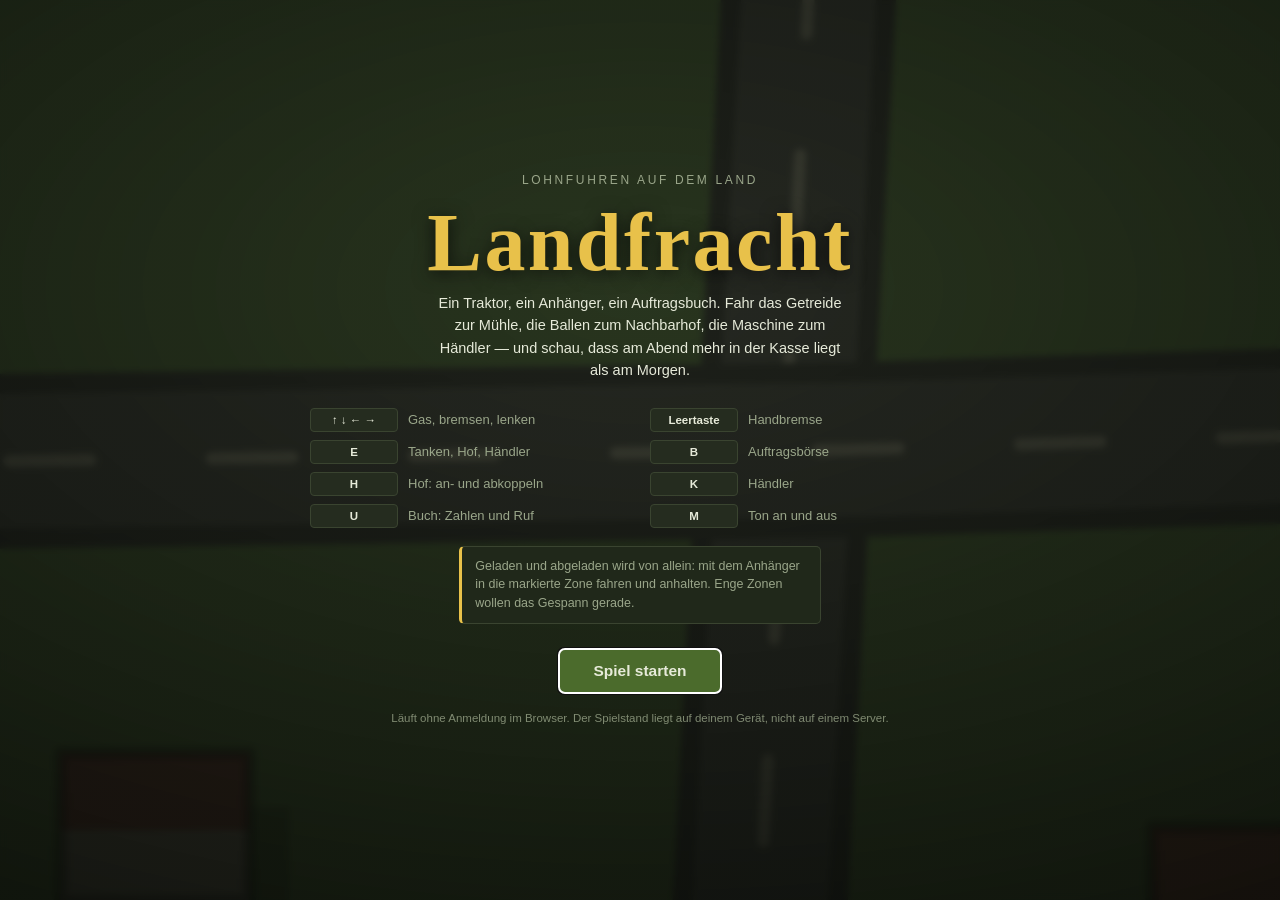
==== index.html @ 3336437c "Titelbild und Beiwerk für die Veröffentlichung im Netz Erster Stand des Spiels, dazu alles, was es b" ====
<!DOCTYPE html>
<html lang="de">
<head>
<meta charset="utf-8">
<meta name="viewport" content="width=device-width, initial-scale=1, maximum-scale=1, user-scalable=no, viewport-fit=cover">

<title>Landfracht — Lohnfuhren auf dem Land</title>
<meta name="description" content="Landfracht ist ein kostenloses Browserspiel über eine kleine landwirtschaftliche Fuhrunternehmung: Aufträge annehmen, Getreide, Ballen und Maschinen fahren, tanken, reparieren, den Betrieb ausbauen. Ohne Anmeldung, direkt im Browser.">
<meta name="theme-color" content="#12160f">
<meta name="color-scheme" content="dark">

<link rel="icon" href="favicon.svg" type="image/svg+xml">
<link rel="apple-touch-icon" href="symbol-180.png">
<link rel="manifest" href="manifest.webmanifest">
<meta name="mobile-web-app-capable" content="yes">
<meta name="apple-mobile-web-app-status-bar-style" content="black-translucent">

<!-- Vorschau beim Teilen. Nach dem Hochladen die beiden URLs auf die
     endgueltige Adresse setzen; manche Dienste lesen nur absolute Pfade. -->
<meta property="og:type" content="website">
<meta property="og:site_name" content="Landfracht">
<meta property="og:locale" content="de_DE">
<meta property="og:title" content="Landfracht — Lohnfuhren auf dem Land">
<meta property="og:description" content="Ein Traktor, ein Anhänger, ein Auftragsbuch. Kostenloses Browserspiel über eine kleine landwirtschaftliche Fuhrunternehmung.">
<meta property="og:image" content="vorschau.png">
<meta property="og:image:width" content="1200">
<meta property="og:image:height" content="630">
<meta property="og:image:alt" content="Blick von oben auf Felder, einen Hof und ein Gespann aus Traktor und beladenem Anhänger auf der Landstraße.">
<meta name="twitter:card" content="summary_large_image">

<link rel="stylesheet" href="css/style.css">
</head>
<body>

<div id="spiel">

  <canvas id="leinwand"></canvas>

  <!-- Schmaler Balken oben -->
  <div id="kopfleiste">
    <div class="kf-block"><span class="kf-lbl">Geld</span><span class="kf-wert" id="kf-geld">–</span></div>
    <div class="kf-block"><span class="kf-lbl">Ruf</span><span class="kf-wert" id="kf-ruf">–</span></div>
    <div class="kf-block"><span class="kf-lbl">Zeit</span><span class="kf-wert" id="kf-zeit">–</span></div>

    <div class="kf-block bar">
      <span class="kf-lbl">Diesel</span>
      <div class="balken"><i id="kf-diesel-b"></i></div>
      <span class="kf-wert klein" id="kf-diesel">–</span>
    </div>

    <div class="kf-block bar">
      <span class="kf-lbl">Zustand</span>
      <div class="balken"><i id="kf-zustand-b"></i></div>
      <span class="kf-wert klein" id="kf-zustand">–</span>
    </div>

    <div class="kf-block auftrag" id="kf-auftrag"><span class="leer">Kein Auftrag angenommen</span></div>

    <div class="kf-block knoepfe">
      <button data-panel="boerse">Börse<b>B</b></button>
      <button data-panel="hof">Hof<b>H</b></button>
      <button data-panel="haendler">Händler<b>K</b></button>
      <button data-panel="buch">Buch<b>U</b></button>
    </div>
  </div>

  <!-- Tacho unten links -->
  <div id="tacho">
    <div class="tempo"><span id="t-kmh">0</span><small>km/h</small></div>
    <div class="gang" id="t-gang">N</div>
    <div class="ladung" id="t-ladung">leer</div>
  </div>

  <!-- Kontexthinweis -->
  <div id="hinweis"></div>

  <!-- Laden / Abladen -->
  <div id="fortschritt" class="aus">
    <div class="titel" id="fs-titel">Laden</div>
    <div class="balken"><i id="fs-balken"></i></div>
  </div>

  <canvas id="minikarte" width="230" height="230"></canvas>

  <div id="meldungen"></div>

  <!-- Seitliche Lade fuer Boerse, Hof, Haendler, Buch -->
  <aside id="panel" class="zu">
    <header>
      <h2 id="panel-titel">–</h2>
      <button id="panel-zu" title="Schließen (Esc)">✕</button>
    </header>
    <div id="panel-inhalt"></div>
  </aside>

  <!-- Touch-Steuerung, nur auf Geraeten ohne Tastatur -->
  <div id="touch" class="aus">
    <div class="tp links"><button data-taste="ArrowLeft">◀</button><button data-taste="ArrowRight">▶</button></div>
    <div class="tp rechts"><button data-taste="ArrowDown">▼</button><button data-taste="ArrowUp">▲</button></div>
  </div>

  <!--
    Titelbild. Liegt ueber allem und haelt die Uhr an, bis der Spieler startet.
    Der Klick auf den Knopf ist zugleich die Eingabe, die der Browser sehen
    will, bevor er Ton zulaesst (siehe sound.js).
  -->
  <div id="titel">
    <div class="tafel">
      <p class="ueber">Lohnfuhren auf dem Land</p>
      <h1>Landfracht</h1>
      <p class="unter">Ein Traktor, ein Anhänger, ein Auftragsbuch. Fahr das Getreide
        zur Mühle, die Ballen zum Nachbarhof, die Maschine zum Händler — und schau,
        dass am Abend mehr in der Kasse liegt als am Morgen.</p>

      <div class="tasten">
        <div><b>↑&nbsp;↓&nbsp;←&nbsp;→</b><span>Gas, bremsen, lenken</span></div>
        <div><b>Leertaste</b><span>Handbremse</span></div>
        <div><b>E</b><span>Tanken, Hof, Händler</span></div>
        <div><b>B</b><span>Auftragsbörse</span></div>
        <div><b>H</b><span>Hof: an- und abkoppeln</span></div>
        <div><b>K</b><span>Händler</span></div>
        <div><b>U</b><span>Buch: Zahlen und Ruf</span></div>
        <div><b>M</b><span>Ton an und aus</span></div>
      </div>

      <p class="regel">Geladen und abgeladen wird von allein: mit dem Anhänger in
        die markierte Zone fahren und anhalten. Enge Zonen wollen das Gespann gerade.</p>

      <div class="knopfreihe">
        <button id="t-los" class="haupt">Spiel starten</button>
        <button id="t-neu" class="aus">Neu anfangen</button>
      </div>

      <p class="fuss">Läuft ohne Anmeldung im Browser. Der Spielstand liegt auf
        deinem Gerät, nicht auf einem Server.</p>
    </div>
  </div>

</div>

<script src="js/util.js"></script>
<script src="js/data.js"></script>
<script src="js/world.js"></script>
<script src="js/physics.js"></script>
<script src="js/jobs.js"></script>
<script src="js/game.js"></script>
<script src="js/render.js"></script>
<script src="js/ui.js"></script>
<script src="js/sound.js"></script>
<script src="js/main.js"></script>
</body>
</html>
---- css/style.css ----
/* Landfracht — Oberflaeche */

:root{
  --bg:#12160f;
  --panel:#1c2118;
  --panel2:#252c1f;
  --rand:#3a4430;
  --schrift:#e6ead9;
  --schrift-schwach:#9aa68a;
  --gelb:#e8c14a;
  --gruen:#7fb04a;
  --rot:#c9553d;
  --blau:#5b8ea8;
}

*{box-sizing:border-box}
html,body{margin:0;padding:0;height:100%;overflow:hidden;background:var(--bg)}
body{
  font-family:"Segoe UI",Roboto,"Helvetica Neue",Arial,sans-serif;
  color:var(--schrift);
  -webkit-user-select:none;user-select:none;
  -webkit-tap-highlight-color:transparent;
}

#spiel{position:fixed;inset:0}
#leinwand{position:absolute;inset:0;width:100%;height:100%;display:block}

/* ---------- Kopfleiste ---------- */
#kopfleiste{
  position:absolute;top:0;left:0;right:0;height:46px;
  display:flex;align-items:stretch;gap:2px;
  background:linear-gradient(180deg,rgba(12,15,10,.94),rgba(12,15,10,.78));
  border-bottom:1px solid var(--rand);
  font-size:13px;z-index:20;
}
.kf-block{display:flex;align-items:center;gap:6px;padding:0 12px;border-right:1px solid rgba(255,255,255,.06)}
.kf-lbl{color:var(--schrift-schwach);font-size:11px;text-transform:uppercase;letter-spacing:.06em}
.kf-wert{font-weight:700;font-variant-numeric:tabular-nums}
.kf-wert.klein{font-weight:600;font-size:12px;min-width:46px;text-align:right}
.kf-block.bar .balken{width:70px}
.balken{height:8px;background:#0d100a;border:1px solid var(--rand);border-radius:4px;overflow:hidden}
.balken i{display:block;height:100%;width:0;background:var(--gruen);transition:width .2s linear}
.balken i.warn{background:var(--gelb)}
.balken i.krit{background:var(--rot)}

.kf-block.auftrag{flex:1;min-width:0;gap:10px;overflow:hidden;white-space:nowrap;text-overflow:ellipsis;display:block;line-height:46px}
.kf-block.auftrag .leer{color:var(--schrift-schwach)}
.kf-block.auftrag b{color:var(--gelb)}
.kf-block.auftrag .rest{font-variant-numeric:tabular-nums}
.kf-block.auftrag .rest.knapp{color:var(--gelb)}
.kf-block.auftrag .rest.spaet{color:var(--rot)}

.kf-block.knoepfe{gap:4px;border-right:none;padding-right:8px}
.kf-block.knoepfe button{
  background:var(--panel2);color:var(--schrift);border:1px solid var(--rand);
  border-radius:5px;padding:6px 9px;font-size:12px;cursor:pointer;display:flex;align-items:center;gap:6px;
}
.kf-block.knoepfe button:hover{background:#31392a}
.kf-block.knoepfe button b{
  font-size:10px;color:var(--schrift-schwach);border:1px solid var(--rand);
  border-radius:3px;padding:0 4px;font-weight:600;
}

/* ---------- Tacho ---------- */
#tacho{
  position:absolute;left:14px;bottom:14px;z-index:15;
  background:rgba(12,15,10,.72);border:1px solid var(--rand);border-radius:8px;
  padding:8px 14px;display:flex;align-items:baseline;gap:12px;
}
#tacho .tempo{font-size:30px;font-weight:700;font-variant-numeric:tabular-nums;line-height:1}
#tacho .tempo small{font-size:12px;color:var(--schrift-schwach);margin-left:4px;font-weight:400}
#tacho .gang{font-size:14px;font-weight:700;color:var(--gelb);border:1px solid var(--rand);border-radius:4px;padding:2px 7px}
#tacho .ladung{font-size:12px;color:var(--schrift-schwach)}
#tacho .ladung.voll{color:var(--gruen)}

/* ---------- Hinweiszeile ---------- */
#hinweis{
  position:absolute;left:50%;transform:translateX(-50%);bottom:16px;z-index:15;
  background:rgba(12,15,10,.8);border:1px solid var(--rand);border-radius:6px;
  padding:7px 16px;font-size:13px;max-width:60%;text-align:center;
  opacity:0;transition:opacity .2s;
}
#hinweis.an{opacity:1}
#hinweis b{color:var(--gelb)}

/* ---------- Ladefortschritt ---------- */
#fortschritt{
  position:absolute;left:50%;transform:translateX(-50%);bottom:70px;z-index:16;
  width:280px;background:rgba(12,15,10,.86);border:1px solid var(--rand);border-radius:8px;padding:10px 14px;
}
#fortschritt.aus{display:none}
#fortschritt .titel{font-size:13px;margin-bottom:6px;text-align:center}
#fortschritt .balken{height:12px}
#fortschritt .balken i{background:var(--gelb);transition:none}

/* ---------- Minikarte ---------- */
#minikarte{
  position:absolute;right:14px;bottom:14px;z-index:15;
  width:230px;height:230px;border:1px solid var(--rand);border-radius:8px;
  background:rgba(12,15,10,.7);
}

/* ---------- Meldungen ---------- */
#meldungen{position:absolute;top:58px;left:50%;transform:translateX(-50%);z-index:30;display:flex;flex-direction:column;gap:6px;align-items:center;pointer-events:none}
.meldung{
  background:rgba(20,25,16,.95);border:1px solid var(--rand);border-left:3px solid var(--gelb);
  border-radius:5px;padding:9px 16px;font-size:13px;max-width:520px;
  animation:einblenden .25s ease-out;
}
.meldung.gut{border-left-color:var(--gruen)}
.meldung.schlecht{border-left-color:var(--rot)}
.meldung.weg{opacity:0;transition:opacity .4s}
@keyframes einblenden{from{opacity:0;transform:translateY(-8px)}to{opacity:1;transform:none}}

/* ---------- Seitenlade ---------- */
#panel{
  position:absolute;top:46px;right:0;bottom:0;width:440px;z-index:25;
  background:rgba(22,27,18,.97);border-left:1px solid var(--rand);
  display:flex;flex-direction:column;
  transition:transform .18s ease-out;
}
#panel.zu{transform:translateX(100%);pointer-events:none}
#panel header{
  display:flex;align-items:center;justify-content:space-between;
  padding:12px 16px;border-bottom:1px solid var(--rand);flex:0 0 auto;
}
#panel header h2{margin:0;font-size:16px;font-weight:600;letter-spacing:.02em}
#panel-zu{background:none;border:none;color:var(--schrift-schwach);font-size:18px;cursor:pointer;padding:2px 6px}
#panel-zu:hover{color:var(--schrift)}
#panel-inhalt{overflow-y:auto;padding:14px 16px 40px;flex:1 1 auto;font-size:13px;line-height:1.45}

/* Panel-Bausteine */
.reihe{display:flex;justify-content:space-between;gap:10px;padding:4px 0}
.reihe .k{color:var(--schrift-schwach)}
.reihe .v{font-variant-numeric:tabular-nums;font-weight:600}
.trenner{height:1px;background:var(--rand);margin:14px 0}
.ueberschrift{font-size:11px;text-transform:uppercase;letter-spacing:.08em;color:var(--schrift-schwach);margin:16px 0 8px}
.ueberschrift:first-child{margin-top:0}

.karte{
  background:var(--panel);border:1px solid var(--rand);border-radius:7px;
  padding:11px 13px;margin-bottom:9px;
}
.karte.angenommen{border-color:#5d7a3c;background:#1f2a17}
.karte.gesperrt{opacity:.5}
.karte .kopf{display:flex;justify-content:space-between;align-items:baseline;gap:8px;margin-bottom:6px}
.karte .kopf .ware{font-weight:700;font-size:14px}
.karte .kopf .geld{font-weight:700;color:var(--gelb);font-variant-numeric:tabular-nums;white-space:nowrap}
.karte .weg{color:var(--schrift-schwach);margin-bottom:6px}
.karte .weg b{color:var(--schrift);font-weight:600}
.karte .zeilen{display:flex;flex-wrap:wrap;gap:4px 14px;color:var(--schrift-schwach);font-size:12px;margin-bottom:8px}
.karte .zeilen span b{color:var(--schrift);font-weight:600;font-variant-numeric:tabular-nums}
.karte .knopfleiste{display:flex;gap:7px;flex-wrap:wrap}
.marke{display:inline-block;font-size:10px;text-transform:uppercase;letter-spacing:.05em;
  border:1px solid var(--rand);border-radius:3px;padding:1px 5px;color:var(--schrift-schwach)}
.marke.schlecht{border-color:#7a3a2c;color:#d98874}
.marke.gut{border-color:#5d7a3c;color:#a9cc7d}
.marke.eilig{border-color:#8a7325;color:var(--gelb)}

button.tat{
  background:var(--panel2);color:var(--schrift);border:1px solid var(--rand);
  border-radius:5px;padding:7px 13px;font-size:12.5px;cursor:pointer;font-weight:600;
}
button.tat:hover:not(:disabled){background:#374029;border-color:#556b40}
button.tat.haupt{background:#4b6b2c;border-color:#638a3a}
button.tat.haupt:hover:not(:disabled){background:#587f33}
button.tat.warn{border-color:#7a3a2c;color:#e0a493}
button.tat:disabled{opacity:.4;cursor:not-allowed}

.sortierung{display:flex;gap:6px;margin-bottom:12px;align-items:center;font-size:12px}
.sortierung .k{color:var(--schrift-schwach)}
.sortierung button{background:none;border:1px solid var(--rand);color:var(--schrift-schwach);
  border-radius:4px;padding:4px 9px;font-size:12px;cursor:pointer}
.sortierung button.aktiv{background:var(--panel2);color:var(--schrift);border-color:#556b40}

.hinweisbox{background:#20281a;border:1px solid var(--rand);border-left:3px solid var(--gelb);
  border-radius:5px;padding:10px 13px;margin-bottom:14px;color:var(--schrift-schwach);font-size:12.5px}
.hinweisbox b{color:var(--schrift)}

table.werte{width:100%;border-collapse:collapse;font-size:12.5px;margin:4px 0 10px}
table.werte td{padding:3px 0;border-bottom:1px solid rgba(255,255,255,.05)}
table.werte td:last-child{text-align:right;font-variant-numeric:tabular-nums;font-weight:600}
table.werte td.besser{color:var(--gruen)}
table.werte td.schlechter{color:var(--rot)}

.leerhinweis{color:var(--schrift-schwach);text-align:center;padding:26px 10px;font-style:italic}

input[type=range]{width:100%;accent-color:#7fb04a}

/* ---------- Touch ---------- */
#touch{position:absolute;inset:0;z-index:14;pointer-events:none}
#touch.aus{display:none}
#touch .tp{position:absolute;bottom:82px;display:flex;gap:12px;pointer-events:auto}
#touch .tp.links{left:14px}
#touch .tp.rechts{right:14px}
#touch button{
  width:64px;height:64px;border-radius:50%;font-size:22px;
  background:rgba(30,36,24,.75);border:1px solid var(--rand);color:var(--schrift);
}

/* ---------- Kleine Bildschirme ---------- */
@media (max-width:820px){
  #kopfleiste{height:auto;flex-wrap:wrap;font-size:12px}
  .kf-block{padding:4px 9px;height:30px}
  .kf-block.auftrag{order:10;flex-basis:100%;line-height:26px;border-right:none}
  .kf-block.knoepfe button b{display:none}
  #panel{width:100%;top:0}
  #minikarte{width:130px;height:130px}
  #tacho{padding:6px 10px}
  #tacho .tempo{font-size:22px}
  #hinweis{max-width:86%;bottom:150px;font-size:12px}
}

/* ---------- Titelbild ---------- */
/* Liegt ueber allem. Solange es offen ist, ruht die Uhr: main.js behandelt es
   wie ein offenes Panel. */
#titel{
  position:absolute;inset:0;z-index:60;
  display:flex;align-items:center;justify-content:center;
  padding:28px 22px;overflow-y:auto;
  background:radial-gradient(125% 95% at 50% 32%,rgba(18,22,15,.70),rgba(7,9,6,.96));
  -webkit-backdrop-filter:blur(3px);backdrop-filter:blur(3px);
  transition:opacity .3s ease-out;
}
#titel.aus{display:none}
#titel.weg{opacity:0;pointer-events:none}

/* Waehrend des Titelbilds stoert die Anzeige nur; die Karte darf durchscheinen. */
body.titel-an #kopfleiste,
body.titel-an #tacho,
body.titel-an #minikarte,
body.titel-an #hinweis,
body.titel-an #touch{display:none}

#titel .tafel{width:100%;max-width:660px;text-align:center;margin:auto}

#titel .ueber{
  margin:0;font-size:12px;text-transform:uppercase;letter-spacing:.22em;
  color:var(--schrift-schwach);
}
#titel h1{
  margin:.18em 0 .1em;
  font-family:Georgia,"Iowan Old Style","Times New Roman",serif;
  font-size:clamp(46px,9.5vw,82px);font-weight:700;letter-spacing:.03em;
  color:var(--gelb);line-height:1;
  text-shadow:0 3px 18px rgba(0,0,0,.7);
}
#titel .unter{
  margin:0 auto;max-width:52ch;font-size:14.5px;line-height:1.55;
  color:var(--schrift);
}

#titel .tasten{
  display:grid;grid-template-columns:repeat(2,minmax(0,1fr));gap:8px 20px;
  margin:26px 0 18px;text-align:left;
}
#titel .tasten div{display:flex;align-items:center;gap:10px;min-width:0}
#titel .tasten b{
  flex:0 0 88px;text-align:center;
  font-size:11.5px;font-weight:700;color:var(--schrift);
  background:var(--panel2);border:1px solid var(--rand);border-radius:4px;padding:5px 6px;
}
#titel .tasten span{
  font-size:13px;color:var(--schrift-schwach);
  overflow:hidden;text-overflow:ellipsis;white-space:nowrap;
}

#titel .regel{
  margin:0 auto;max-width:52ch;
  background:#20281a;border:1px solid var(--rand);border-left:3px solid var(--gelb);
  border-radius:5px;padding:10px 13px;
  font-size:12.5px;line-height:1.5;color:var(--schrift-schwach);text-align:left;
}

#titel .knopfreihe{display:flex;justify-content:center;gap:10px;flex-wrap:wrap;margin:24px 0 16px}
#titel button{
  background:var(--panel2);color:var(--schrift);border:1px solid var(--rand);
  border-radius:6px;padding:12px 22px;font-size:14px;font-weight:600;cursor:pointer;
  font-family:inherit;
}
#titel button:hover{background:#374029;border-color:#556b40}
#titel button.haupt{background:#4b6b2c;border-color:#638a3a;padding:13px 34px;font-size:15.5px}
#titel button.haupt:hover{background:#587f33}
#titel button.aus{display:none}

#titel .fuss{margin:0;font-size:11.5px;line-height:1.5;color:var(--schrift-schwach);opacity:.8}

@media (max-width:560px){
  #titel{padding:22px 16px;align-items:flex-start}
  #titel .tasten{grid-template-columns:1fr;gap:6px;margin:20px 0 16px}
  #titel .tasten b{flex-basis:82px}
  #titel .unter{font-size:13.5px}
  #titel button.haupt{width:100%}
}

/* Handy im Querformat: wenig Hoehe, also enger setzen. Der Rest scrollt. */
@media (max-height:560px){
  #titel{align-items:flex-start;padding:20px 18px}
  #titel h1{font-size:clamp(34px,7vh,52px)}
  #titel .unter{font-size:13px}
  #titel .tasten{margin:16px 0 12px;gap:5px 18px}
  #titel .knopfreihe{margin:16px 0 10px}
  #titel .fuss{display:none}
}
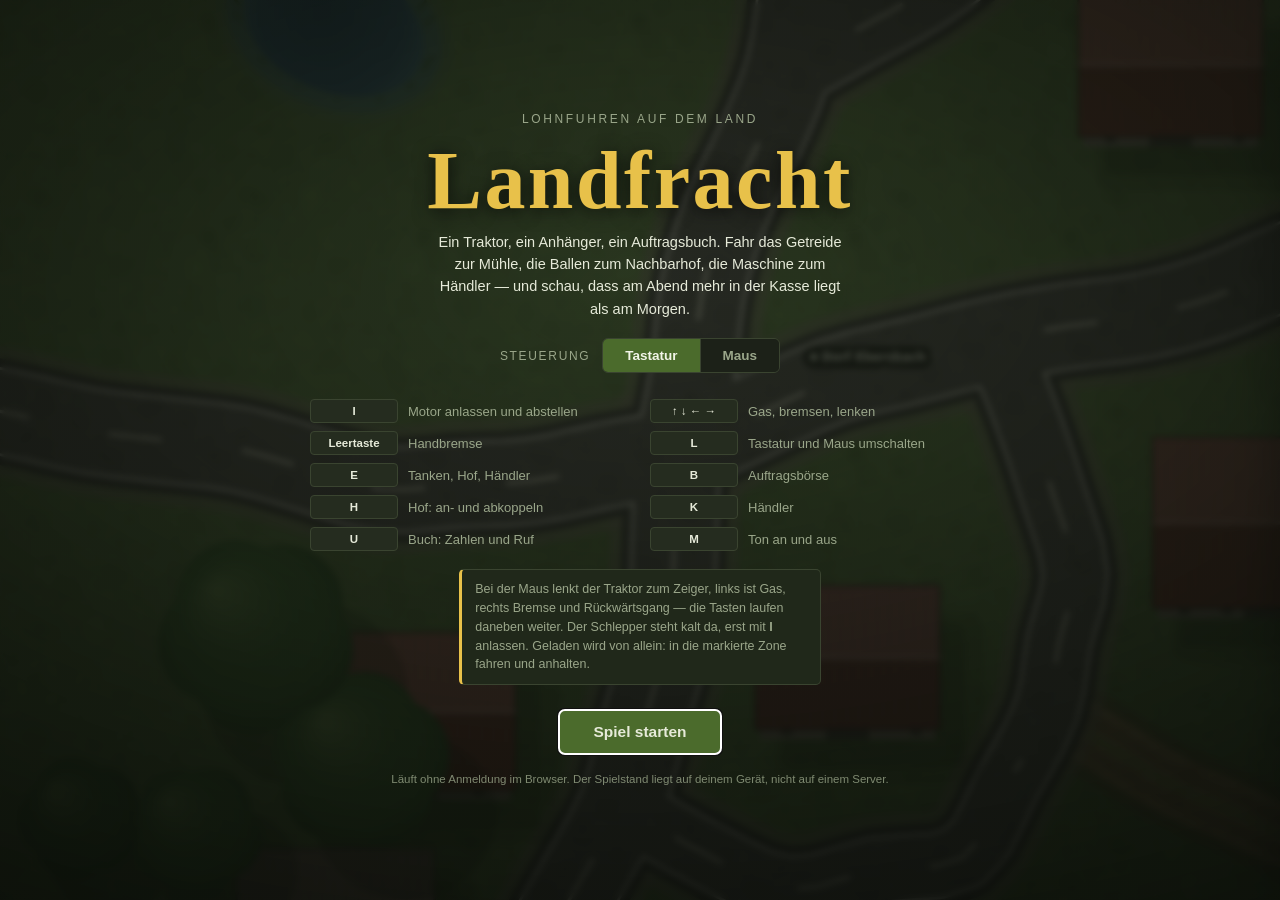
==== commit 81c3a1de: "Karte gestaucht, Fahrmodell, Klang, Prüfstand und Grafik-Update Die Karte ist auf 720 m gestaucht (F" ====
--- a/index.html
+++ b/index.html
@@ -15,14 +15,17 @@
 <meta name="mobile-web-app-capable" content="yes">
 <meta name="apple-mobile-web-app-status-bar-style" content="black-translucent">
 
-<!-- Vorschau beim Teilen. Nach dem Hochladen die beiden URLs auf die
-     endgueltige Adresse setzen; manche Dienste lesen nur absolute Pfade. -->
+<link rel="canonical" href="https://twonoice.github.io/landfracht/">
+
+<!-- Vorschau beim Teilen. Die Adressen muessen vollstaendig sein, relative
+     Pfade lesen nicht alle Dienste. Bei einem Umzug hier mitziehen. -->
 <meta property="og:type" content="website">
 <meta property="og:site_name" content="Landfracht">
 <meta property="og:locale" content="de_DE">
+<meta property="og:url" content="https://twonoice.github.io/landfracht/">
 <meta property="og:title" content="Landfracht — Lohnfuhren auf dem Land">
 <meta property="og:description" content="Ein Traktor, ein Anhänger, ein Auftragsbuch. Kostenloses Browserspiel über eine kleine landwirtschaftliche Fuhrunternehmung.">
-<meta property="og:image" content="vorschau.png">
+<meta property="og:image" content="https://twonoice.github.io/landfracht/vorschau.png">
 <meta property="og:image:width" content="1200">
 <meta property="og:image:height" content="630">
 <meta property="og:image:alt" content="Blick von oben auf Felder, einen Hof und ein Gespann aus Traktor und beladenem Anhänger auf der Landstraße.">
@@ -57,10 +60,13 @@
     <div class="kf-block auftrag" id="kf-auftrag"><span class="leer">Kein Auftrag angenommen</span></div>
 
     <div class="kf-block knoepfe">
+      <button data-panel="karte">Karte<b>N</b></button>
       <button data-panel="boerse">Börse<b>B</b></button>
       <button data-panel="hof">Hof<b>H</b></button>
       <button data-panel="haendler">Händler<b>K</b></button>
       <button data-panel="buch">Buch<b>U</b></button>
+      <!-- Nur sichtbar, solange der Entwicklermodus laeuft (Strg+Alt+E). -->
+      <button data-panel="pruefstand" id="kf-pruefstand" class="aus pruef">Prüfstand<b>P</b></button>
     </div>
   </div>
 
@@ -68,8 +74,12 @@
   <div id="tacho">
     <div class="tempo"><span id="t-kmh">0</span><small>km/h</small></div>
     <div class="gang" id="t-gang">N</div>
+    <div class="motor aus" id="t-motor">Motor aus</div>
     <div class="ladung" id="t-ladung">leer</div>
   </div>
+
+  <!-- Zahlenfeld des Pruefstands -->
+  <div id="diagnose" class="aus"></div>
 
   <!-- Kontexthinweis -->
   <div id="hinweis"></div>
@@ -97,6 +107,8 @@
   <div id="touch" class="aus">
     <div class="tp links"><button data-taste="ArrowLeft">◀</button><button data-taste="ArrowRight">▶</button></div>
     <div class="tp rechts"><button data-taste="ArrowDown">▼</button><button data-taste="ArrowUp">▲</button></div>
+    <!-- Ohne Tastatur gibt es kein I. Ohne Zuendung faehrt nichts. -->
+    <div class="tp zuendung"><button id="touch-motor" type="button">Motor</button></div>
   </div>
 
   <!--
@@ -112,9 +124,21 @@
         zur Mühle, die Ballen zum Nachbarhof, die Maschine zum Händler — und schau,
         dass am Abend mehr in der Kasse liegt als am Morgen.</p>
 
+      <!-- Steuerung waehlen, bevor der erste Meter gefahren wird.
+           Beide Knoepfe tragen data-steuerart; main.js haengt sich daran. -->
+      <div class="wahl">
+        <span class="wahl-lbl">Steuerung</span>
+        <div class="wahl-knoepfe">
+          <button type="button" data-steuerart="tasten">Tastatur</button>
+          <button type="button" data-steuerart="maus">Maus</button>
+        </div>
+      </div>
+
       <div class="tasten">
+        <div><b>I</b><span>Motor anlassen und abstellen</span></div>
         <div><b>↑&nbsp;↓&nbsp;←&nbsp;→</b><span>Gas, bremsen, lenken</span></div>
         <div><b>Leertaste</b><span>Handbremse</span></div>
+        <div><b>L</b><span>Tastatur und Maus umschalten</span></div>
         <div><b>E</b><span>Tanken, Hof, Händler</span></div>
         <div><b>B</b><span>Auftragsbörse</span></div>
         <div><b>H</b><span>Hof: an- und abkoppeln</span></div>
@@ -123,8 +147,9 @@
         <div><b>M</b><span>Ton an und aus</span></div>
       </div>
 
-      <p class="regel">Geladen und abgeladen wird von allein: mit dem Anhänger in
-        die markierte Zone fahren und anhalten. Enge Zonen wollen das Gespann gerade.</p>
+      <p class="regel">Bei der Maus lenkt der Traktor zum Zeiger, links ist Gas, rechts Bremse und
+        Rückwärtsgang — die Tasten laufen daneben weiter. Der Schlepper steht kalt da, erst mit
+        <b>I</b> anlassen. Geladen wird von allein: in die markierte Zone fahren und anhalten.</p>
 
       <div class="knopfreihe">
         <button id="t-los" class="haupt">Spiel starten</button>
@@ -146,6 +171,7 @@
 <script src="js/game.js"></script>
 <script src="js/render.js"></script>
 <script src="js/ui.js"></script>
+<script src="js/entwickler.js"></script>
 <script src="js/sound.js"></script>
 <script src="js/main.js"></script>
 </body>
--- a/css/style.css
+++ b/css/style.css
@@ -11,6 +11,12 @@
   --gruen:#7fb04a;
   --rot:#c9553d;
   --blau:#5b8ea8;
+  /* Glasflaechen ueber der Karte: halb durchsichtig und weichgezeichnet, so
+     bleibt die Welt darunter ahnbar, ohne dass die Schrift auf ihr schwimmt. */
+  --glas:rgba(16,20,13,.72);
+  --glas-rand:rgba(255,255,255,.09);
+  --glas-schatten:0 8px 24px rgba(0,0,0,.32),0 1px 0 rgba(255,255,255,.04) inset;
+  --rund:12px;
 }
 
 *{box-sizing:border-box}
@@ -24,24 +30,31 @@
 
 #spiel{position:fixed;inset:0}
 #leinwand{position:absolute;inset:0;width:100%;height:100%;display:block}
+/* Maussteuerung: das Fadenkreuz zeigt, dass der Zeiger jetzt lenkt.
+   Die reinen Anzeigen lassen den Zeiger durch -- sonst reisst die Lenkung ab,
+   sobald er im Vorbeiziehen ueber Tacho, Minikarte oder Hinweiszeile kommt. */
+body.maus-lenkt #leinwand{cursor:crosshair}
+#tacho,#hinweis,#fortschritt,#minikarte{pointer-events:none}
 
 /* ---------- Kopfleiste ---------- */
 #kopfleiste{
   position:absolute;top:0;left:0;right:0;height:46px;
   display:flex;align-items:stretch;gap:2px;
-  background:linear-gradient(180deg,rgba(12,15,10,.94),rgba(12,15,10,.78));
-  border-bottom:1px solid var(--rand);
+  background:linear-gradient(180deg,rgba(12,15,10,.86),rgba(12,15,10,.66));
+  -webkit-backdrop-filter:blur(10px) saturate(1.15);backdrop-filter:blur(10px) saturate(1.15);
+  border-bottom:1px solid var(--glas-rand);
+  box-shadow:0 4px 18px rgba(0,0,0,.25);
   font-size:13px;z-index:20;
 }
 .kf-block{display:flex;align-items:center;gap:6px;padding:0 12px;border-right:1px solid rgba(255,255,255,.06)}
 .kf-lbl{color:var(--schrift-schwach);font-size:11px;text-transform:uppercase;letter-spacing:.06em}
-.kf-wert{font-weight:700;font-variant-numeric:tabular-nums}
+.kf-wert{font-weight:700;font-variant-numeric:tabular-nums;white-space:nowrap}
 .kf-wert.klein{font-weight:600;font-size:12px;min-width:46px;text-align:right}
 .kf-block.bar .balken{width:70px}
-.balken{height:8px;background:#0d100a;border:1px solid var(--rand);border-radius:4px;overflow:hidden}
-.balken i{display:block;height:100%;width:0;background:var(--gruen);transition:width .2s linear}
-.balken i.warn{background:var(--gelb)}
-.balken i.krit{background:var(--rot)}
+.balken{height:8px;background:rgba(0,0,0,.4);border:1px solid var(--glas-rand);border-radius:999px;overflow:hidden}
+.balken i{display:block;height:100%;width:0;border-radius:999px;background:linear-gradient(90deg,#6a9a3c,#93c45a);transition:width .2s linear}
+.balken i.warn{background:linear-gradient(90deg,#c9a23a,#efcf63)}
+.balken i.krit{background:linear-gradient(90deg,#a8402c,#d9644a)}
 
 .kf-block.auftrag{flex:1;min-width:0;gap:10px;overflow:hidden;white-space:nowrap;text-overflow:ellipsis;display:block;line-height:46px}
 .kf-block.auftrag .leer{color:var(--schrift-schwach)}
@@ -52,32 +65,41 @@
 
 .kf-block.knoepfe{gap:4px;border-right:none;padding-right:8px}
 .kf-block.knoepfe button{
-  background:var(--panel2);color:var(--schrift);border:1px solid var(--rand);
-  border-radius:5px;padding:6px 9px;font-size:12px;cursor:pointer;display:flex;align-items:center;gap:6px;
-}
-.kf-block.knoepfe button:hover{background:#31392a}
+  background:rgba(255,255,255,.05);color:var(--schrift);border:1px solid var(--glas-rand);
+  border-radius:8px;padding:6px 10px;font-size:12px;cursor:pointer;display:flex;align-items:center;gap:6px;
+  font-family:inherit;transition:background .15s,border-color .15s;
+}
+.kf-block.knoepfe button:hover{background:rgba(255,255,255,.11);border-color:rgba(255,255,255,.16)}
 .kf-block.knoepfe button b{
-  font-size:10px;color:var(--schrift-schwach);border:1px solid var(--rand);
-  border-radius:3px;padding:0 4px;font-weight:600;
+  font-size:10px;color:var(--schrift-schwach);border:1px solid var(--glas-rand);
+  background:rgba(0,0,0,.25);border-radius:4px;padding:0 4px;font-weight:600;
 }
 
 /* ---------- Tacho ---------- */
 #tacho{
   position:absolute;left:14px;bottom:14px;z-index:15;
-  background:rgba(12,15,10,.72);border:1px solid var(--rand);border-radius:8px;
-  padding:8px 14px;display:flex;align-items:baseline;gap:12px;
+  background:var(--glas);border:1px solid var(--glas-rand);border-radius:var(--rund);
+  -webkit-backdrop-filter:blur(8px);backdrop-filter:blur(8px);box-shadow:var(--glas-schatten);
+  padding:9px 15px;display:flex;align-items:baseline;gap:12px;
 }
 #tacho .tempo{font-size:30px;font-weight:700;font-variant-numeric:tabular-nums;line-height:1}
 #tacho .tempo small{font-size:12px;color:var(--schrift-schwach);margin-left:4px;font-weight:400}
-#tacho .gang{font-size:14px;font-weight:700;color:var(--gelb);border:1px solid var(--rand);border-radius:4px;padding:2px 7px}
+#tacho .gang{font-size:14px;font-weight:700;color:var(--gelb);border:1px solid var(--glas-rand);background:rgba(0,0,0,.25);border-radius:6px;padding:2px 8px}
 #tacho .ladung{font-size:12px;color:var(--schrift-schwach)}
 #tacho .ladung.voll{color:var(--gruen)}
+/* Zuendung. Der abgestellte Motor blinkt nicht, aber er sticht heraus --
+   sonst sucht man den Fehler beim Gaspedal. */
+#tacho .motor{font-size:11.5px;font-weight:600;border:1px solid var(--glas-rand);border-radius:999px;padding:2px 9px;white-space:nowrap}
+#tacho .motor.aus{color:var(--rot);border-color:#5a2f24}
+#tacho .motor.orgelt{color:var(--gelb);border-color:#6a5a2a}
+#tacho .motor.an{color:var(--schrift-schwach)}
 
 /* ---------- Hinweiszeile ---------- */
 #hinweis{
   position:absolute;left:50%;transform:translateX(-50%);bottom:16px;z-index:15;
-  background:rgba(12,15,10,.8);border:1px solid var(--rand);border-radius:6px;
-  padding:7px 16px;font-size:13px;max-width:60%;text-align:center;
+  background:var(--glas);border:1px solid var(--glas-rand);border-radius:16px;
+  -webkit-backdrop-filter:blur(8px);backdrop-filter:blur(8px);box-shadow:var(--glas-schatten);
+  padding:7px 18px;font-size:13px;max-width:60%;text-align:center;
   opacity:0;transition:opacity .2s;
 }
 #hinweis.an{opacity:1}
@@ -86,25 +108,46 @@
 /* ---------- Ladefortschritt ---------- */
 #fortschritt{
   position:absolute;left:50%;transform:translateX(-50%);bottom:70px;z-index:16;
-  width:280px;background:rgba(12,15,10,.86);border:1px solid var(--rand);border-radius:8px;padding:10px 14px;
+  width:280px;background:var(--glas);border:1px solid var(--glas-rand);border-radius:var(--rund);padding:10px 14px;
+  -webkit-backdrop-filter:blur(8px);backdrop-filter:blur(8px);box-shadow:var(--glas-schatten);
 }
 #fortschritt.aus{display:none}
 #fortschritt .titel{font-size:13px;margin-bottom:6px;text-align:center}
 #fortschritt .balken{height:12px}
-#fortschritt .balken i{background:var(--gelb);transition:none}
+#fortschritt .balken i{background:linear-gradient(90deg,#c9a23a,#efcf63);transition:none}
 
 /* ---------- Minikarte ---------- */
 #minikarte{
   position:absolute;right:14px;bottom:14px;z-index:15;
-  width:230px;height:230px;border:1px solid var(--rand);border-radius:8px;
-  background:rgba(12,15,10,.7);
-}
+  width:230px;height:230px;border:1px solid var(--glas-rand);border-radius:var(--rund);
+  background:rgba(12,15,10,.7);box-shadow:var(--glas-schatten);
+}
+
+/* ---------- Kartenbildschirm ---------- */
+/* Die Lade wird fuer die Karte breiter. Auf schmalen Geraeten nimmt sie
+   ohnehin die ganze Breite ein, dort aendert die Klasse nichts. */
+#panel.breit{width:min(780px,94vw)}
+#kartenblatt{
+  display:block;width:100%;aspect-ratio:1/1;
+  border:1px solid var(--glas-rand);border-radius:var(--rund);background:#2b3524;
+  cursor:grab;touch-action:none;
+}
+#kartenblatt.zieht{cursor:grabbing}
+.karten-leiste{display:flex;align-items:center;gap:8px;margin-top:10px}
+.karten-mass{margin-left:auto;color:var(--schrift-schwach);font-size:12px;font-variant-numeric:tabular-nums}
+.karten-legende{
+  display:flex;flex-wrap:wrap;gap:6px 16px;margin-top:12px;
+  color:var(--schrift-schwach);font-size:12px;
+}
+.karten-legende i{display:inline-block;width:16px;height:4px;border-radius:2px;vertical-align:middle;margin-right:6px}
+.karten-hinweis{margin-top:10px;color:var(--schrift-schwach);font-size:12px;line-height:1.5}
 
 /* ---------- Meldungen ---------- */
 #meldungen{position:absolute;top:58px;left:50%;transform:translateX(-50%);z-index:30;display:flex;flex-direction:column;gap:6px;align-items:center;pointer-events:none}
 .meldung{
-  background:rgba(20,25,16,.95);border:1px solid var(--rand);border-left:3px solid var(--gelb);
-  border-radius:5px;padding:9px 16px;font-size:13px;max-width:520px;
+  background:rgba(20,25,16,.86);border:1px solid var(--glas-rand);border-left:3px solid var(--gelb);
+  -webkit-backdrop-filter:blur(8px);backdrop-filter:blur(8px);box-shadow:var(--glas-schatten);
+  border-radius:10px;padding:9px 16px;font-size:13px;max-width:520px;
   animation:einblenden .25s ease-out;
 }
 .meldung.gut{border-left-color:var(--gruen)}
@@ -115,18 +158,21 @@
 /* ---------- Seitenlade ---------- */
 #panel{
   position:absolute;top:46px;right:0;bottom:0;width:440px;z-index:25;
-  background:rgba(22,27,18,.97);border-left:1px solid var(--rand);
+  background:rgba(20,25,16,.9);border-left:1px solid var(--glas-rand);
+  -webkit-backdrop-filter:blur(14px) saturate(1.1);backdrop-filter:blur(14px) saturate(1.1);
+  box-shadow:-12px 0 32px rgba(0,0,0,.3);
   display:flex;flex-direction:column;
-  transition:transform .18s ease-out;
+  transition:transform .22s cubic-bezier(.2,.8,.2,1);
 }
 #panel.zu{transform:translateX(100%);pointer-events:none}
 #panel header{
   display:flex;align-items:center;justify-content:space-between;
-  padding:12px 16px;border-bottom:1px solid var(--rand);flex:0 0 auto;
+  padding:12px 16px;border-bottom:1px solid var(--glas-rand);flex:0 0 auto;
 }
 #panel header h2{margin:0;font-size:16px;font-weight:600;letter-spacing:.02em}
-#panel-zu{background:none;border:none;color:var(--schrift-schwach);font-size:18px;cursor:pointer;padding:2px 6px}
-#panel-zu:hover{color:var(--schrift)}
+#panel-zu{background:none;border:none;color:var(--schrift-schwach);font-size:16px;cursor:pointer;
+  width:30px;height:30px;border-radius:50%;transition:background .15s,color .15s}
+#panel-zu:hover{color:var(--schrift);background:rgba(255,255,255,.08)}
 #panel-inhalt{overflow-y:auto;padding:14px 16px 40px;flex:1 1 auto;font-size:13px;line-height:1.45}
 
 /* Panel-Bausteine */
@@ -138,9 +184,12 @@
 .ueberschrift:first-child{margin-top:0}
 
 .karte{
-  background:var(--panel);border:1px solid var(--rand);border-radius:7px;
-  padding:11px 13px;margin-bottom:9px;
-}
+  background:linear-gradient(180deg,rgba(255,255,255,.035),rgba(255,255,255,0)),var(--panel);
+  border:1px solid var(--rand);border-radius:10px;
+  padding:12px 14px;margin-bottom:10px;
+  transition:border-color .15s;
+}
+.karte:hover{border-color:#4a5740}
 .karte.angenommen{border-color:#5d7a3c;background:#1f2a17}
 .karte.gesperrt{opacity:.5}
 .karte .kopf{display:flex;justify-content:space-between;align-items:baseline;gap:8px;margin-bottom:6px}
@@ -152,29 +201,31 @@
 .karte .zeilen span b{color:var(--schrift);font-weight:600;font-variant-numeric:tabular-nums}
 .karte .knopfleiste{display:flex;gap:7px;flex-wrap:wrap}
 .marke{display:inline-block;font-size:10px;text-transform:uppercase;letter-spacing:.05em;
-  border:1px solid var(--rand);border-radius:3px;padding:1px 5px;color:var(--schrift-schwach)}
+  border:1px solid var(--rand);border-radius:999px;padding:1px 7px;color:var(--schrift-schwach)}
 .marke.schlecht{border-color:#7a3a2c;color:#d98874}
 .marke.gut{border-color:#5d7a3c;color:#a9cc7d}
 .marke.eilig{border-color:#8a7325;color:var(--gelb)}
 
 button.tat{
   background:var(--panel2);color:var(--schrift);border:1px solid var(--rand);
-  border-radius:5px;padding:7px 13px;font-size:12.5px;cursor:pointer;font-weight:600;
+  border-radius:8px;padding:7px 14px;font-size:12.5px;cursor:pointer;font-weight:600;
+  font-family:inherit;transition:background .15s,border-color .15s,transform .1s;
 }
 button.tat:hover:not(:disabled){background:#374029;border-color:#556b40}
-button.tat.haupt{background:#4b6b2c;border-color:#638a3a}
-button.tat.haupt:hover:not(:disabled){background:#587f33}
+button.tat:active:not(:disabled){transform:translateY(1px)}
+button.tat.haupt{background:linear-gradient(180deg,#58803a,#4b6b2c);border-color:#638a3a;box-shadow:0 2px 8px rgba(75,107,44,.35)}
+button.tat.haupt:hover:not(:disabled){background:linear-gradient(180deg,#649040,#587f33)}
 button.tat.warn{border-color:#7a3a2c;color:#e0a493}
 button.tat:disabled{opacity:.4;cursor:not-allowed}
 
 .sortierung{display:flex;gap:6px;margin-bottom:12px;align-items:center;font-size:12px}
 .sortierung .k{color:var(--schrift-schwach)}
 .sortierung button{background:none;border:1px solid var(--rand);color:var(--schrift-schwach);
-  border-radius:4px;padding:4px 9px;font-size:12px;cursor:pointer}
+  border-radius:999px;padding:4px 11px;font-size:12px;cursor:pointer;font-family:inherit}
 .sortierung button.aktiv{background:var(--panel2);color:var(--schrift);border-color:#556b40}
 
 .hinweisbox{background:#20281a;border:1px solid var(--rand);border-left:3px solid var(--gelb);
-  border-radius:5px;padding:10px 13px;margin-bottom:14px;color:var(--schrift-schwach);font-size:12.5px}
+  border-radius:10px;padding:10px 13px;margin-bottom:14px;color:var(--schrift-schwach);font-size:12.5px}
 .hinweisbox b{color:var(--schrift)}
 
 table.werte{width:100%;border-collapse:collapse;font-size:12.5px;margin:4px 0 10px}
@@ -193,9 +244,34 @@
 #touch .tp{position:absolute;bottom:82px;display:flex;gap:12px;pointer-events:auto}
 #touch .tp.links{left:14px}
 #touch .tp.rechts{right:14px}
+/* Ueber dem rechten Pad, wo der Daumen ohnehin hinkommt. */
+#touch .tp.zuendung{right:14px;bottom:158px}
+#touch .tp.zuendung button{width:auto;padding:0 16px;height:44px;border-radius:22px;font-size:13px;font-weight:600}
 #touch button{
   width:64px;height:64px;border-radius:50%;font-size:22px;
-  background:rgba(30,36,24,.75);border:1px solid var(--rand);color:var(--schrift);
+  background:var(--glas);border:1px solid var(--glas-rand);color:var(--schrift);
+  -webkit-backdrop-filter:blur(8px);backdrop-filter:blur(8px);box-shadow:var(--glas-schatten);
+}
+
+/* Mittlere Breite: die Tastenkuerzel an den Knoepfen geben den Platz her,
+   bevor Geld und Ruf in der Kopfleiste umbrechen muessen. */
+@media (max-width:1180px){
+  .kf-block{padding:0 9px}
+  .kf-block.bar .balken{width:52px}
+  .kf-block.knoepfe button b{display:none}
+}
+/* Darunter fallen die Beschriftungen der beiden Balken weg; welcher Balken
+   was ist, sagt der Wert daneben (Liter, Prozent). */
+@media (max-width:1040px){
+  .kf-block.bar .kf-lbl{display:none}
+  .kf-block.knoepfe button{padding:6px 8px}
+}
+/* Noch enger: auch Geld, Ruf und Zeit verlieren ihr Etikett. "8.000 €" und
+   "Tag 3, 14:20" sagen selbst, was sie sind. */
+@media (min-width:821px) and (max-width:960px){
+  .kf-lbl{display:none}
+  .kf-block{padding:0 7px}
+  .kf-block.knoepfe button{padding:6px 7px}
 }
 
 /* ---------- Kleine Bildschirme ---------- */
@@ -205,6 +281,9 @@
   .kf-block.auftrag{order:10;flex-basis:100%;line-height:26px;border-right:none}
   .kf-block.knoepfe button b{display:none}
   #panel{width:100%;top:0}
+  /* Auf schmalen Geraeten nimmt auch die Karte die ganze Breite ein, sonst
+     stuende sie als einzige Lade schmaler da als die anderen. */
+  #panel.breit{width:100%}
   #minikarte{width:130px;height:130px}
   #tacho{padding:6px 10px}
   #tacho .tempo{font-size:22px}
@@ -272,6 +351,34 @@
   font-size:12.5px;line-height:1.5;color:var(--schrift-schwach);text-align:left;
 }
 
+/* ---------- Umschalter Tastatur / Maus ----------
+   Steht im Titelbild und noch einmal im Buch; beide tragen data-steuerart
+   und werden von main.js gemeinsam gepflegt. */
+.wahl{
+  margin:18px auto 2px;
+  display:flex;align-items:center;justify-content:center;gap:12px;flex-wrap:wrap;
+}
+.wahl .wahl-lbl{font-size:12px;letter-spacing:.14em;text-transform:uppercase;color:var(--schrift-schwach)}
+.wahl-knoepfe{display:inline-flex;border:1px solid var(--rand);border-radius:6px;overflow:hidden}
+.wahl-knoepfe button{
+  background:var(--panel);color:var(--schrift-schwach);border:none;
+  padding:9px 22px;font-size:13.5px;font-weight:600;cursor:pointer;font-family:inherit;
+}
+.wahl-knoepfe button + button{border-left:1px solid var(--rand)}
+.wahl-knoepfe button:hover{background:var(--panel2);color:var(--schrift)}
+.wahl-knoepfe button.aktiv{background:#4b6b2c;color:#f2f5e8}
+.wahl-knoepfe button.aktiv:hover{background:#587f33}
+/* Im Titelbild traegt jeder Knopf schon eine eigene Form -- die id gewinnt
+   sonst gegen die Klasse und sprengt die Leiste auseinander. */
+#titel .wahl-knoepfe button{
+  background:var(--panel);border:none;border-radius:0;
+  padding:9px 22px;font-size:13.5px;color:var(--schrift-schwach);
+}
+#titel .wahl-knoepfe button + button{border-left:1px solid var(--rand)}
+#titel .wahl-knoepfe button:hover{background:var(--panel2);color:var(--schrift);border-color:var(--rand)}
+#titel .wahl-knoepfe button.aktiv{background:#4b6b2c;color:#f2f5e8}
+#titel .wahl-knoepfe button.aktiv:hover{background:#587f33}
+
 #titel .knopfreihe{display:flex;justify-content:center;gap:10px;flex-wrap:wrap;margin:24px 0 16px}
 #titel button{
   background:var(--panel2);color:var(--schrift);border:1px solid var(--rand);
@@ -291,6 +398,16 @@
   #titel .tasten b{flex-basis:82px}
   #titel .unter{font-size:13.5px}
   #titel button.haupt{width:100%}
+}
+
+/* Der uebliche Laptopschirm: mit dem Steuerungsschalter und der Motortaste
+   ist die Tafel gewachsen und stiess unten an. Etwas enger gesetzt, dann
+   steht wieder alles ohne Rollen im Bild. */
+@media (max-height:800px){
+  #titel{padding:16px 22px}
+  #titel .tasten{margin:16px 0 12px}
+  #titel .knopfreihe{margin:16px 0 10px}
+  #titel .unter{margin-bottom:2px}
 }
 
 /* Handy im Querformat: wenig Hoehe, also enger setzen. Der Rest scrollt. */
@@ -302,3 +419,36 @@
   #titel .knopfreihe{margin:16px 0 10px}
   #titel .fuss{display:none}
 }
+
+/* ---------- Prüfstand (Entwicklermodus) ----------
+   Sichtbar anders als das Spiel: wer mit unerschöpflicher Kasse unterwegs
+   ist, soll das an jeder Ecke des Bildes sehen und nicht erst am Kontostand
+   merken, dass er nicht mehr spielt. */
+#kf-pruefstand.aus{display:none}
+.kf-block.knoepfe button.pruef{border-color:#7a5ea0;color:#d9c8f2}
+.kf-block.knoepfe button.pruef:hover{background:#3a2f4a}
+
+body.pruefstand #spiel::after{
+  content:"";position:absolute;inset:0;z-index:40;pointer-events:none;
+  border:2px solid rgba(160,110,220,.5);
+}
+
+#diagnose{
+  position:absolute;top:58px;left:14px;z-index:20;pointer-events:none;
+  display:grid;grid-template-columns:auto auto;gap:1px 10px;align-content:start;
+  background:rgba(16,20,12,.82);border:1px solid #5b4a78;border-radius:6px;
+  padding:8px 11px;font-family:ui-monospace,"Cascadia Mono",Consolas,monospace;
+  font-size:11.5px;line-height:1.5;font-variant-numeric:tabular-nums;
+  max-width:44vw;
+}
+#diagnose.aus{display:none}
+#diagnose .k{color:var(--schrift-schwach)}
+#diagnose .v{color:var(--schrift);white-space:nowrap;overflow:hidden;text-overflow:ellipsis}
+
+/* Die Schalter im Prüfstand: Zustand steht im Knopf, nicht daneben. */
+.karte.pruef .kopf{align-items:center}
+.karte.pruef .kopf button.tat{min-width:52px;text-align:center;padding:4px 9px}
+
+@media (max-width:760px){
+  #diagnose{display:none}
+}
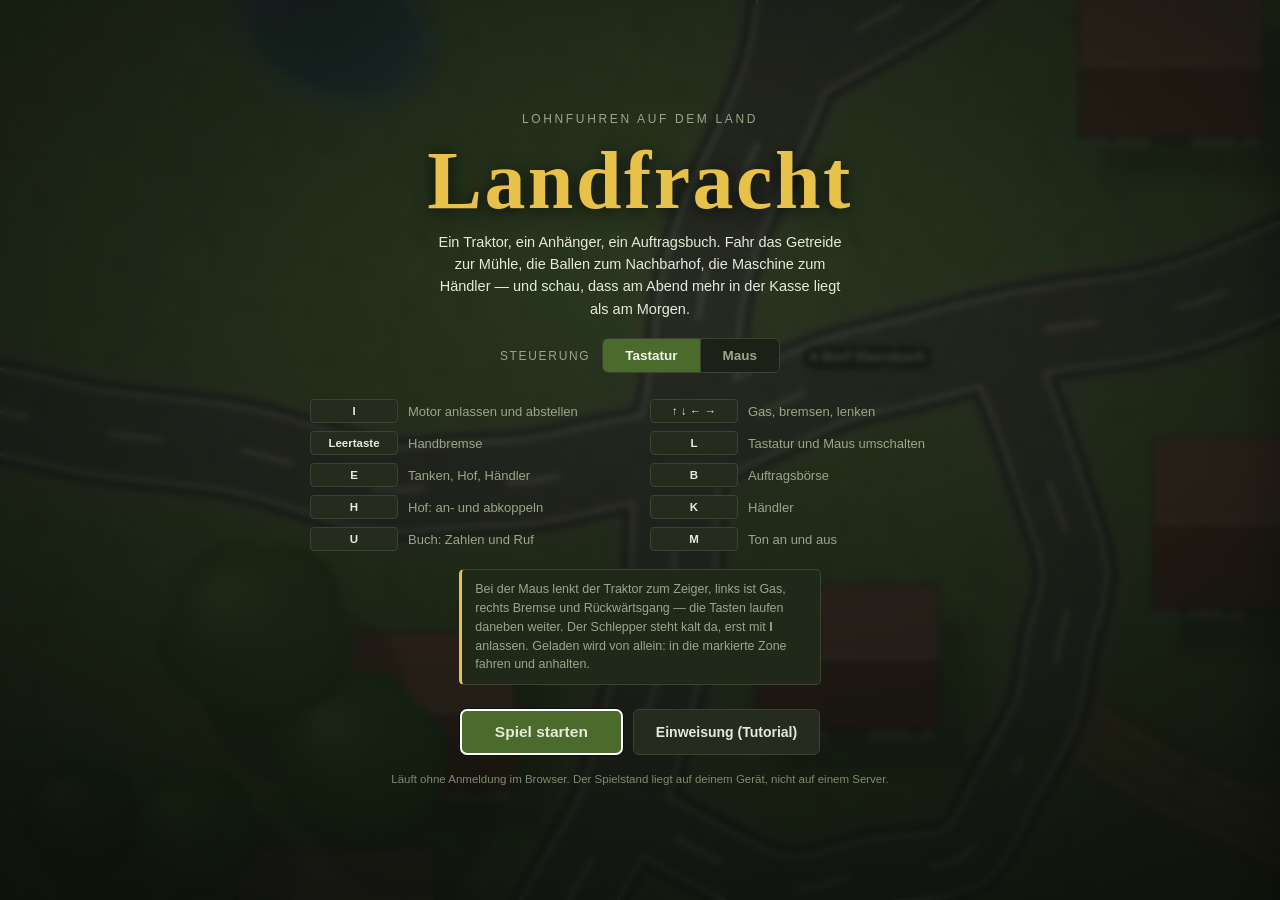
==== commit 446460a4: "Stufe 3 und Einweisung: Wetter, Jahreszeiten, Ereignisse, Ladungsschaden, Tagesziele Neues Modul js/" ====
--- a/index.html
+++ b/index.html
@@ -78,6 +78,13 @@
     <div class="ladung" id="t-ladung">leer</div>
   </div>
 
+  <!-- Wetter, Jahreszeit, laufende Ereignisse und Tagesziele. Reine Anzeige. -->
+  <div id="lage">
+    <div class="lage-wetter" id="lage-wetter"></div>
+    <div class="lage-ereignisse" id="lage-ereignisse"></div>
+    <div class="lage-ziele" id="lage-ziele"></div>
+  </div>
+
   <!-- Zahlenfeld des Pruefstands -->
   <div id="diagnose" class="aus"></div>
 
@@ -153,6 +160,7 @@
 
       <div class="knopfreihe">
         <button id="t-los" class="haupt">Spiel starten</button>
+        <button id="t-einweisung" type="button" title="Einmal durch alle Anzeigen, Menüs und Funktionen">Einweisung (Tutorial)</button>
         <button id="t-neu" class="aus">Neu anfangen</button>
       </div>
 
@@ -168,10 +176,12 @@
 <script src="js/world.js"></script>
 <script src="js/physics.js"></script>
 <script src="js/jobs.js"></script>
+<script src="js/umwelt.js"></script>
 <script src="js/game.js"></script>
 <script src="js/render.js"></script>
 <script src="js/ui.js"></script>
 <script src="js/entwickler.js"></script>
+<script src="js/anleitung.js"></script>
 <script src="js/sound.js"></script>
 <script src="js/main.js"></script>
 </body>
--- a/css/style.css
+++ b/css/style.css
@@ -452,3 +452,78 @@
 @media (max-width:760px){
   #diagnose{display:none}
 }
+
+/* ---------- Lage: Wetter, Ereignisse, Tagesziele ----------
+   Rechts oben, wo sonst nichts steht: links oben liegt das Zahlenfeld des
+   Pruefstands, in der Mitte die Meldungen. Reine Anzeige, der Zeiger geht
+   durch -- sonst reisst die Maussteuerung beim Ueberstreichen ab. */
+#lage{
+  position:absolute;top:58px;right:14px;z-index:15;pointer-events:none;
+  max-width:330px;display:flex;flex-direction:column;gap:6px;align-items:flex-end;
+  font-size:12.5px;line-height:1.45;
+}
+#lage > div:empty{display:none}
+#lage > div{
+  background:var(--glas);border:1px solid var(--glas-rand);border-radius:10px;
+  -webkit-backdrop-filter:blur(8px);backdrop-filter:blur(8px);box-shadow:var(--glas-schatten);
+  padding:6px 12px;
+}
+#lage .schwach{color:var(--schrift-schwach)}
+#lage .zeichen{display:inline-block;width:1.3em;text-align:center;margin-right:4px;color:var(--gelb)}
+.lage-ereignisse{border-left:3px solid var(--gelb) !important}
+.lage-ziele{min-width:230px}
+.lage-ziele .lage-kopf{font-size:10.5px;text-transform:uppercase;letter-spacing:.08em;color:var(--schrift-schwach);margin-bottom:2px}
+.lage-ziele .fertig,.reihe.ziel.fertig .k{color:var(--schrift-schwach);text-decoration:line-through;text-decoration-color:rgba(255,255,255,.25)}
+.haken{display:inline-block;width:1.2em;color:var(--gelb)}
+.fertig .haken{color:var(--gruen)}
+body.titel-an #lage{display:none}
+/* Das Panel deckt die rechte Seite ohnehin zu; darunter ist die Lage nur Unruhe. */
+@media (max-width:820px){
+  #lage{top:96px;right:8px;max-width:60vw;font-size:11.5px}
+  #lage .lage-ziele,#lage .lage-ereignisse{display:none}
+}
+
+/* Ladung im Tacho: rot, solange sie gerade leidet */
+#tacho .ladung.leidet{color:var(--rot)}
+#tacho .ladung.angeschlagen{color:var(--gelb)}
+
+/* ---------- Einweisung ---------- */
+#einweisung{position:absolute;inset:0;z-index:70}
+#einweisung.aus{display:none}
+#einweisung .ew-sperre{position:absolute;inset:0;background:transparent;transition:background .25s}
+#einweisung .ew-sperre.dunkel{background:rgba(5,8,4,.62)}
+/* Der Rahmen dunkelt mit seinem Schatten alles andere ab. Das Ziel selbst
+   bleibt so, wie es im Spiel aussieht. */
+#einweisung .ew-spot{
+  position:absolute;pointer-events:none;border-radius:10px;
+  border:2px solid var(--gelb);
+  box-shadow:0 0 0 200vmax rgba(5,8,4,.62),0 0 22px rgba(232,193,74,.45);
+  transition:left .25s ease,top .25s ease,width .25s ease,height .25s ease;
+}
+#einweisung .ew-spot.aus{display:none}
+#einweisung .ew-karte{
+  position:absolute;width:min(360px,calc(100vw - 32px));
+  background:rgba(22,27,18,.97);border:1px solid var(--rand);border-top:3px solid var(--gelb);
+  border-radius:var(--rund);box-shadow:0 14px 40px rgba(0,0,0,.5);
+  padding:12px 16px 14px;font-size:13.5px;line-height:1.5;
+  transition:opacity .15s;
+}
+#einweisung .ew-karte.wartet{opacity:0}
+#einweisung .ew-kopf{display:flex;justify-content:space-between;align-items:center;margin-bottom:4px}
+#einweisung .ew-zaehler{font-size:11px;letter-spacing:.1em;color:var(--schrift-schwach);font-variant-numeric:tabular-nums}
+#einweisung .ew-zu{background:none;border:none;color:var(--schrift-schwach);font-size:12px;cursor:pointer;font-family:inherit;padding:2px 4px}
+#einweisung .ew-zu:hover{color:var(--schrift)}
+#einweisung h3{margin:0 0 6px;font-size:16px;color:var(--gelb);font-weight:700}
+#einweisung .ew-text{color:var(--schrift)}
+#einweisung .ew-text b{color:var(--gelb);font-weight:600}
+#einweisung .ew-balken{height:3px;background:rgba(255,255,255,.08);border-radius:2px;margin:12px 0 10px;overflow:hidden}
+#einweisung .ew-balken i{display:block;height:100%;background:var(--gelb);transition:width .25s}
+#einweisung .ew-knoepfe{display:flex;justify-content:space-between;gap:8px}
+#einweisung .ew-knoepfe button{
+  background:var(--panel2);color:var(--schrift);border:1px solid var(--rand);
+  border-radius:8px;padding:8px 16px;font-size:13px;font-weight:600;cursor:pointer;font-family:inherit;
+}
+#einweisung .ew-knoepfe button:hover:not(:disabled){background:#374029}
+#einweisung .ew-knoepfe button.haupt{background:#4b6b2c;border-color:#638a3a}
+#einweisung .ew-knoepfe button.haupt:hover{background:#587f33}
+#einweisung .ew-knoepfe button:disabled{opacity:.35;cursor:default}
